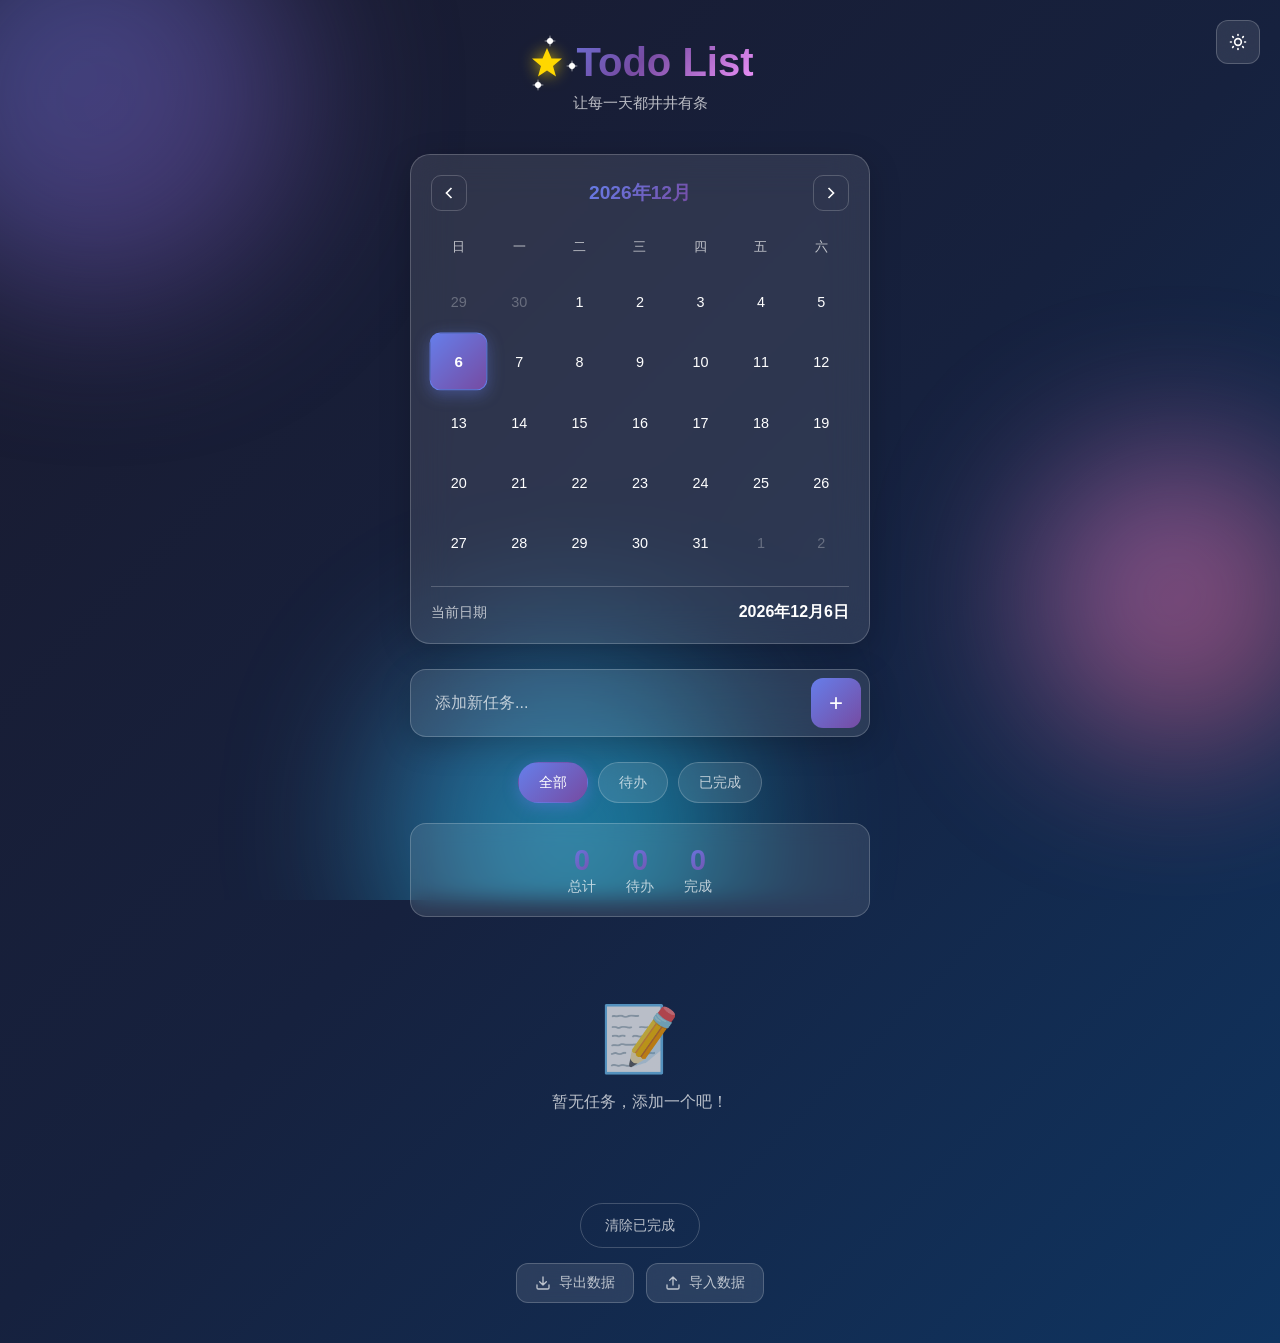
==== index.html @ 6c2ac993 "Initial commit" ====
<!DOCTYPE html>
<html lang="zh-CN">
<head>
    <meta charset="UTF-8">
    <meta name="viewport" content="width=device-width, initial-scale=1.0">
    <title>TodoList</title>
    <link rel="stylesheet" href="style.css">
</head>
<body>
    <div class="background">
        <div class="orb orb-1"></div>
        <div class="orb orb-2"></div>
        <div class="orb orb-3"></div>
    </div>

    <!-- Theme Switcher -->
    <div class="theme-switcher" id="themeSwitcher">
        <button class="theme-toggle" id="themeToggle" title="切换主题">
            <svg viewBox="0 0 24 24" width="20" height="20"><path d="M12 3v1m0 16v1m9-9h-1M4 12H3m15.364 6.364l-.707-.707M6.343 6.343l-.707-.707m12.728 0l-.707.707M6.343 17.657l-.707.707M16 12a4 4 0 11-8 0 4 4 0 018 0z" stroke="currentColor" stroke-width="2" fill="none" stroke-linecap="round"/></svg>
        </button>
        <div class="theme-dropdown" id="themeDropdown">
            <div class="theme-option" data-theme="default">
                <span class="theme-color" style="background: linear-gradient(135deg, #667eea, #764ba2)"></span>
                <span>梦幻紫</span>
            </div>
            <div class="theme-option" data-theme="cyberpunk">
                <span class="theme-color" style="background: linear-gradient(135deg, #f72585, #4cc9f0)"></span>
                <span>赛博朋克</span>
            </div>
            <div class="theme-option" data-theme="nature">
                <span class="theme-color" style="background: linear-gradient(135deg, #56ab2f, #a8e6cf)"></span>
                <span>自然绿</span>
            </div>
            <div class="theme-option" data-theme="sunset">
                <span class="theme-color" style="background: linear-gradient(135deg, #fa709a, #fee140)"></span>
                <span>日落橙</span>
            </div>
            <div class="theme-option" data-theme="ocean">
                <span class="theme-color" style="background: linear-gradient(135deg, #2193b0, #6dd5ed)"></span>
                <span>海洋蓝</span>
            </div>
            <div class="theme-option" data-theme="light">
                <span class="theme-color" style="background: linear-gradient(135deg, #f5f7fa, #c3cfe2)"></span>
                <span>简约白</span>
            </div>
        </div>
    </div>

    <div class="container">
        <header>
            <h1>
                <span class="icon">
                    <svg class="star" viewBox="0 0 24 24" width="36" height="36">
                        <polygon points="12,2 15,9 22,9 16,14 18,21 12,17 6,21 8,14 2,9 9,9" />
                    </svg>
                    <span class="sparkles">
                        <span class="sparkle"></span>
                        <span class="sparkle"></span>
                        <span class="sparkle"></span>
                    </span>
                </span>
                Todo List
            </h1>
            <p class="subtitle">让每一天都井井有条</p>
        </header>

        <!-- Calendar Section -->
        <div class="calendar-section">
            <div class="calendar-header">
                <button class="calendar-nav" id="prevMonth">
                    <svg viewBox="0 0 24 24" width="20" height="20"><path d="M15 18l-6-6 6-6" stroke="currentColor" stroke-width="2" fill="none"/></svg>
                </button>
                <h2 class="calendar-title" id="calendarTitle">2024年1月</h2>
                <button class="calendar-nav" id="nextMonth">
                    <svg viewBox="0 0 24 24" width="20" height="20"><path d="M9 18l6-6-6-6" stroke="currentColor" stroke-width="2" fill="none"/></svg>
                </button>
            </div>
            <div class="calendar-weekdays">
                <span>日</span>
                <span>一</span>
                <span>二</span>
                <span>三</span>
                <span>四</span>
                <span>五</span>
                <span>六</span>
            </div>
            <div class="calendar-days" id="calendarDays">
                <!-- Days will be generated by JavaScript -->
            </div>
            <div class="selected-date" id="selectedDate">
                <span class="date-label">当前日期</span>
                <span class="date-value" id="currentDateDisplay">2024年1月1日</span>
            </div>
        </div>

        <div class="input-section">
            <div class="input-wrapper">
                <input type="text" id="todoInput" placeholder="添加新任务..." autocomplete="off">
                <button id="addBtn" class="add-btn">
                    <span class="btn-icon">+</span>
                </button>
            </div>
        </div>

        <div class="filter-section">
            <button class="filter-btn active" data-filter="all">全部</button>
            <button class="filter-btn" data-filter="pending">待办</button>
            <button class="filter-btn" data-filter="completed">已完成</button>
        </div>

        <div class="stats">
            <div class="stat-item">
                <span class="stat-number" id="totalCount">0</span>
                <span class="stat-label">总计</span>
            </div>
            <div class="stat-item">
                <span class="stat-number" id="pendingCount">0</span>
                <span class="stat-label">待办</span>
            </div>
            <div class="stat-item">
                <span class="stat-number" id="completedCount">0</span>
                <span class="stat-label">完成</span>
            </div>
        </div>

        <ul class="todo-list" id="todoList">
            <!-- Todo items will be added here -->
        </ul>

        <div class="empty-state" id="emptyState">
            <div class="empty-icon">📝</div>
            <p>暂无任务，添加一个吧！</p>
        </div>

        <footer>
            <button id="clearCompleted" class="clear-btn">清除已完成</button>
            <div class="data-actions">
                <button id="exportBtn" class="action-btn export-btn">
                    <svg viewBox="0 0 24 24" width="16" height="16"><path d="M21 15v4a2 2 0 0 1-2 2H5a2 2 0 0 1-2-2v-4M7 10l5 5 5-5M12 15V3" stroke="currentColor" stroke-width="2" fill="none" stroke-linecap="round" stroke-linejoin="round"/></svg>
                    导出数据
                </button>
                <button id="importBtn" class="action-btn import-btn">
                    <svg viewBox="0 0 24 24" width="16" height="16"><path d="M21 15v4a2 2 0 0 1-2 2H5a2 2 0 0 1-2-2v-4M17 8l-5-5-5 5M12 3v12" stroke="currentColor" stroke-width="2" fill="none" stroke-linecap="round" stroke-linejoin="round"/></svg>
                    导入数据
                </button>
                <input type="file" id="importFile" accept=".json" hidden>
            </div>
        </footer>
    </div>

    <script src="app.js"></script>
</body>
</html>
---- style.css ----
* {
    margin: 0;
    padding: 0;
    box-sizing: border-box;
}

:root {
    --primary: #667eea;
    --primary-dark: #5a67d8;
    --secondary: #764ba2;
    --success: #48bb78;
    --danger: #f56565;
    --bg-dark: #1a1a2e;
    --bg-card: rgba(255, 255, 255, 0.1);
    --text-primary: #ffffff;
    --text-secondary: rgba(255, 255, 255, 0.7);
    --border-color: rgba(255, 255, 255, 0.2);
    --bg-gradient: linear-gradient(135deg, #1a1a2e 0%, #16213e 50%, #0f3460 100%);
    --orb-1: linear-gradient(135deg, #667eea, #764ba2);
    --orb-2: linear-gradient(135deg, #f093fb, #f5576c);
    --orb-3: linear-gradient(135deg, #4facfe, #00f2fe);
    --star-color: #ffd700;
}

body {
    font-family: 'Segoe UI', 'Microsoft YaHei', sans-serif;
    min-height: 100vh;
    background: var(--bg-gradient);
    color: var(--text-primary);
    overflow-x: hidden;
    transition: background 0.5s ease;
}

/* Animated Background Orbs */
.background {
    position: fixed;
    top: 0;
    left: 0;
    width: 100%;
    height: 100%;
    overflow: hidden;
    z-index: -1;
}

.orb {
    position: absolute;
    border-radius: 50%;
    filter: blur(80px);
    opacity: 0.5;
    animation: float 20s infinite ease-in-out;
}

.orb-1 {
    width: 400px;
    height: 400px;
    background: var(--orb-1);
    top: -100px;
    left: -100px;
    animation-delay: 0s;
    transition: background 0.5s ease;
}

.orb-2 {
    width: 300px;
    height: 300px;
    background: var(--orb-2);
    top: 50%;
    right: -50px;
    animation-delay: -5s;
    transition: background 0.5s ease;
}

.orb-3 {
    width: 350px;
    height: 350px;
    background: var(--orb-3);
    bottom: -100px;
    left: 30%;
    animation-delay: -10s;
    transition: background 0.5s ease;
}

@keyframes float {
    0%, 100% {
        transform: translate(0, 0) scale(1);
    }
    25% {
        transform: translate(50px, -50px) scale(1.1);
    }
    50% {
        transform: translate(-30px, 30px) scale(0.9);
    }
    75% {
        transform: translate(40px, 20px) scale(1.05);
    }
}

/* Container */
.container {
    max-width: 500px;
    margin: 0 auto;
    padding: 40px 20px;
    min-height: 100vh;
}

/* Header */
header {
    text-align: center;
    margin-bottom: 40px;
}

header h1 {
    font-size: 2.5rem;
    font-weight: 700;
    background: linear-gradient(135deg, #667eea, #764ba2, #f093fb);
    -webkit-background-clip: text;
    -webkit-text-fill-color: transparent;
    background-clip: text;
    display: inline-flex;
    align-items: center;
    gap: 10px;
    animation: glow 3s ease-in-out infinite alternate;
}

@keyframes glow {
    from {
        filter: drop-shadow(0 0 10px rgba(102, 126, 234, 0.5));
    }
    to {
        filter: drop-shadow(0 0 20px rgba(118, 75, 162, 0.8));
    }
}

.icon {
    position: relative;
    display: inline-flex;
    align-items: center;
    justify-content: center;
    width: 40px;
    height: 40px;
}

.star {
    fill: url(#starGradient);
    filter: drop-shadow(0 0 8px rgba(255, 215, 0, 0.8));
    animation: starPulse 2s ease-in-out infinite;
}

.star polygon {
    fill: var(--star-color);
    transition: fill 0.5s ease;
}

@keyframes starPulse {
    0%, 100% {
        transform: scale(1) rotate(0deg);
        filter: drop-shadow(0 0 8px rgba(255, 215, 0, 0.8));
    }
    50% {
        transform: scale(1.15) rotate(15deg);
        filter: drop-shadow(0 0 15px rgba(255, 215, 0, 1));
    }
}

/* Sparkle effects around star */
.sparkles {
    position: absolute;
    top: 0;
    left: 0;
    width: 100%;
    height: 100%;
    pointer-events: none;
}

.sparkle {
    position: absolute;
    width: 6px;
    height: 6px;
    background: #fff;
    border-radius: 50%;
    animation: sparkleFloat 2s ease-in-out infinite;
}

.sparkle::before {
    content: '';
    position: absolute;
    top: 50%;
    left: 50%;
    width: 12px;
    height: 2px;
    background: linear-gradient(90deg, transparent, #fff, transparent);
    transform: translate(-50%, -50%);
}

.sparkle::after {
    content: '';
    position: absolute;
    top: 50%;
    left: 50%;
    width: 2px;
    height: 12px;
    background: linear-gradient(180deg, transparent, #fff, transparent);
    transform: translate(-50%, -50%);
}

.sparkle:nth-child(1) {
    top: -5px;
    left: 50%;
    animation-delay: 0s;
}

.sparkle:nth-child(2) {
    top: 50%;
    right: -8px;
    left: auto;
    animation-delay: 0.4s;
}

.sparkle:nth-child(3) {
    bottom: -5px;
    top: auto;
    left: 20%;
    animation-delay: 0.8s;
}

@keyframes sparkleFloat {
    0%, 100% {
        opacity: 0;
        transform: scale(0);
    }
    50% {
        opacity: 1;
        transform: scale(1);
    }
}

.subtitle {
    color: var(--text-secondary);
    margin-top: 8px;
    font-size: 0.95rem;
}

/* Calendar Section */
.calendar-section {
    background: var(--bg-card);
    backdrop-filter: blur(20px);
    border: 1px solid var(--border-color);
    border-radius: 20px;
    padding: 20px;
    margin-bottom: 25px;
    box-shadow: 0 8px 32px rgba(0, 0, 0, 0.2);
}

.calendar-header {
    display: flex;
    justify-content: space-between;
    align-items: center;
    margin-bottom: 20px;
}

.calendar-title {
    font-size: 1.2rem;
    font-weight: 600;
    background: linear-gradient(135deg, #667eea, #764ba2);
    -webkit-background-clip: text;
    -webkit-text-fill-color: transparent;
    background-clip: text;
}

.calendar-nav {
    width: 36px;
    height: 36px;
    border: 1px solid var(--border-color);
    background: transparent;
    color: var(--text-primary);
    border-radius: 10px;
    cursor: pointer;
    transition: all 0.3s ease;
    display: flex;
    align-items: center;
    justify-content: center;
}

.calendar-nav:hover {
    background: var(--primary);
    border-color: var(--primary);
    transform: scale(1.05);
}

.calendar-weekdays {
    display: grid;
    grid-template-columns: repeat(7, 1fr);
    gap: 5px;
    margin-bottom: 10px;
}

.calendar-weekdays span {
    text-align: center;
    font-size: 0.8rem;
    color: var(--text-secondary);
    padding: 8px 0;
    font-weight: 500;
}

.calendar-days {
    display: grid;
    grid-template-columns: repeat(7, 1fr);
    gap: 5px;
}

.calendar-day {
    aspect-ratio: 1;
    display: flex;
    align-items: center;
    justify-content: center;
    font-size: 0.9rem;
    border-radius: 10px;
    cursor: pointer;
    transition: all 0.3s ease;
    position: relative;
    border: 1px solid transparent;
}

.calendar-day:hover:not(.empty):not(.selected) {
    background: rgba(102, 126, 234, 0.2);
    border-color: var(--primary);
}

.calendar-day.empty {
    cursor: default;
}

.calendar-day.today {
    border: 1px solid var(--primary);
    color: var(--primary);
    font-weight: 600;
}

.calendar-day.selected {
    background: linear-gradient(135deg, var(--primary), var(--secondary));
    color: white;
    font-weight: 600;
    box-shadow: 0 4px 15px rgba(102, 126, 234, 0.4);
    transform: scale(1.05);
}

.calendar-day.has-todos::after {
    content: '';
    position: absolute;
    bottom: 4px;
    left: 50%;
    transform: translateX(-50%);
    width: 6px;
    height: 6px;
    background: var(--success);
    border-radius: 50%;
}

.calendar-day.selected.has-todos::after {
    background: white;
}

.calendar-day.other-month {
    color: var(--text-secondary);
    opacity: 0.4;
}

.selected-date {
    margin-top: 15px;
    padding-top: 15px;
    border-top: 1px solid var(--border-color);
    display: flex;
    justify-content: space-between;
    align-items: center;
}

.date-label {
    font-size: 0.85rem;
    color: var(--text-secondary);
}

.date-value {
    font-size: 1rem;
    font-weight: 600;
    color: var(--text-primary);
}

/* Input Section */
.input-section {
    margin-bottom: 25px;
}

.input-wrapper {
    display: flex;
    gap: 12px;
    background: var(--bg-card);
    backdrop-filter: blur(20px);
    border: 1px solid var(--border-color);
    border-radius: 16px;
    padding: 8px;
    transition: all 0.3s ease;
    box-shadow: 0 8px 32px rgba(0, 0, 0, 0.2);
}

.input-wrapper:focus-within {
    border-color: var(--primary);
    box-shadow: 0 8px 32px rgba(102, 126, 234, 0.3);
    transform: translateY(-2px);
}

#todoInput {
    flex: 1;
    background: transparent;
    border: none;
    outline: none;
    color: var(--text-primary);
    font-size: 1rem;
    padding: 12px 16px;
}

#todoInput::placeholder {
    color: var(--text-secondary);
}

.add-btn {
    width: 50px;
    height: 50px;
    border-radius: 12px;
    border: none;
    background: linear-gradient(135deg, var(--primary), var(--secondary));
    color: white;
    font-size: 1.5rem;
    cursor: pointer;
    transition: all 0.3s ease;
    display: flex;
    align-items: center;
    justify-content: center;
}

.add-btn:hover {
    transform: scale(1.05);
    box-shadow: 0 5px 20px rgba(102, 126, 234, 0.5);
}

.add-btn:active {
    transform: scale(0.95);
}

.btn-icon {
    transition: transform 0.3s ease;
}

.add-btn:hover .btn-icon {
    transform: rotate(90deg);
}

/* Filter Section */
.filter-section {
    display: flex;
    gap: 10px;
    margin-bottom: 20px;
    justify-content: center;
}

.filter-btn {
    padding: 10px 20px;
    border: 1px solid var(--border-color);
    background: var(--bg-card);
    backdrop-filter: blur(10px);
    color: var(--text-secondary);
    border-radius: 25px;
    cursor: pointer;
    transition: all 0.3s ease;
    font-size: 0.9rem;
}

.filter-btn:hover {
    border-color: var(--primary);
    color: var(--text-primary);
}

.filter-btn.active {
    background: linear-gradient(135deg, var(--primary), var(--secondary));
    border-color: transparent;
    color: white;
    box-shadow: 0 4px 15px rgba(102, 126, 234, 0.4);
}

/* Stats */
.stats {
    display: flex;
    justify-content: center;
    gap: 30px;
    margin-bottom: 25px;
    padding: 20px;
    background: var(--bg-card);
    backdrop-filter: blur(10px);
    border-radius: 16px;
    border: 1px solid var(--border-color);
}

.stat-item {
    text-align: center;
}

.stat-number {
    display: block;
    font-size: 1.8rem;
    font-weight: 700;
    background: linear-gradient(135deg, #667eea, #764ba2);
    -webkit-background-clip: text;
    -webkit-text-fill-color: transparent;
    background-clip: text;
}

.stat-label {
    font-size: 0.85rem;
    color: var(--text-secondary);
}

/* Todo List */
.todo-list {
    list-style: none;
    display: flex;
    flex-direction: column;
    gap: 12px;
}

.todo-item {
    display: flex;
    align-items: center;
    gap: 15px;
    padding: 18px 20px;
    background: var(--bg-card);
    backdrop-filter: blur(20px);
    border: 1px solid var(--border-color);
    border-radius: 16px;
    transition: all 0.3s ease;
    animation: slideIn 0.4s ease forwards;
    opacity: 0;
    transform: translateY(20px);
}

@keyframes slideIn {
    to {
        opacity: 1;
        transform: translateY(0);
    }
}

.todo-item:hover {
    transform: translateX(5px);
    border-color: var(--primary);
    box-shadow: 0 8px 25px rgba(102, 126, 234, 0.2);
}

.todo-item.removing {
    animation: slideOut 0.4s ease forwards;
}

@keyframes slideOut {
    to {
        opacity: 0;
        transform: translateX(100px);
    }
}

.todo-item.completing {
    animation: complete 0.5s ease forwards;
}

@keyframes complete {
    0% {
        transform: scale(1);
    }
    50% {
        transform: scale(1.02);
        box-shadow: 0 0 30px rgba(72, 187, 120, 0.5);
    }
    100% {
        transform: scale(1);
    }
}

/* Checkbox */
.checkbox-wrapper {
    position: relative;
    width: 24px;
    height: 24px;
}

.checkbox-wrapper input {
    position: absolute;
    opacity: 0;
    cursor: pointer;
    width: 100%;
    height: 100%;
    z-index: 1;
}

.checkmark {
    position: absolute;
    width: 24px;
    height: 24px;
    border: 2px solid var(--border-color);
    border-radius: 8px;
    transition: all 0.3s ease;
    display: flex;
    align-items: center;
    justify-content: center;
}

.checkbox-wrapper input:checked + .checkmark {
    background: linear-gradient(135deg, var(--success), #38a169);
    border-color: transparent;
}

.checkmark::after {
    content: '✓';
    color: white;
    font-size: 14px;
    opacity: 0;
    transform: scale(0);
    transition: all 0.3s ease;
}

.checkbox-wrapper input:checked + .checkmark::after {
    opacity: 1;
    transform: scale(1);
}

/* Todo Text */
.todo-text {
    flex: 1;
    font-size: 1rem;
    transition: all 0.3s ease;
    word-break: break-word;
}

.todo-item.completed .todo-text {
    text-decoration: line-through;
    color: var(--text-secondary);
}

/* Delete Button */
.delete-btn {
    width: 36px;
    height: 36px;
    border: none;
    background: rgba(245, 101, 101, 0.1);
    color: var(--danger);
    border-radius: 10px;
    cursor: pointer;
    transition: all 0.3s ease;
    display: flex;
    align-items: center;
    justify-content: center;
    font-size: 1.2rem;
    opacity: 0;
}

.todo-item:hover .delete-btn {
    opacity: 1;
}

.delete-btn:hover {
    background: var(--danger);
    color: white;
    transform: scale(1.1);
}

/* Empty State */
.empty-state {
    text-align: center;
    padding: 60px 20px;
    color: var(--text-secondary);
    display: none;
}

.empty-state.visible {
    display: block;
    animation: fadeIn 0.5s ease;
}

@keyframes fadeIn {
    from {
        opacity: 0;
        transform: translateY(20px);
    }
    to {
        opacity: 1;
        transform: translateY(0);
    }
}

.empty-icon {
    font-size: 4rem;
    margin-bottom: 15px;
    animation: bounce 2s ease-in-out infinite;
}

@keyframes bounce {
    0%, 100% {
        transform: translateY(0);
    }
    50% {
        transform: translateY(-10px);
    }
}

/* Footer */
footer {
    margin-top: 30px;
    text-align: center;
}

.clear-btn {
    padding: 12px 24px;
    background: transparent;
    border: 1px solid var(--border-color);
    color: var(--text-secondary);
    border-radius: 25px;
    cursor: pointer;
    transition: all 0.3s ease;
    font-size: 0.9rem;
}

.clear-btn:hover {
    border-color: var(--danger);
    color: var(--danger);
    background: rgba(245, 101, 101, 0.1);
}

/* Data Actions */
.data-actions {
    display: flex;
    gap: 12px;
    justify-content: center;
    margin-top: 15px;
}

.action-btn {
    display: inline-flex;
    align-items: center;
    gap: 8px;
    padding: 10px 18px;
    background: var(--bg-card);
    backdrop-filter: blur(10px);
    border: 1px solid var(--border-color);
    color: var(--text-secondary);
    border-radius: 12px;
    cursor: pointer;
    transition: all 0.3s ease;
    font-size: 0.85rem;
}

.action-btn svg {
    flex-shrink: 0;
}

.action-btn:hover {
    transform: translateY(-2px);
    box-shadow: 0 5px 15px rgba(0, 0, 0, 0.2);
}

.export-btn:hover {
    border-color: var(--success);
    color: var(--success);
    background: rgba(72, 187, 120, 0.1);
}

.import-btn:hover {
    border-color: var(--primary);
    color: var(--primary);
    background: rgba(102, 126, 234, 0.1);
}

/* Toast Notification */
.toast {
    position: fixed;
    bottom: 30px;
    left: 50%;
    transform: translateX(-50%) translateY(100px);
    padding: 14px 28px;
    background: var(--bg-card);
    backdrop-filter: blur(20px);
    border: 1px solid var(--border-color);
    border-radius: 12px;
    color: var(--text-primary);
    font-size: 0.95rem;
    z-index: 1000;
    opacity: 0;
    transition: all 0.4s cubic-bezier(0.68, -0.55, 0.265, 1.55);
    display: flex;
    align-items: center;
    gap: 10px;
}

.toast.show {
    transform: translateX(-50%) translateY(0);
    opacity: 1;
}

.toast.success {
    border-color: var(--success);
    box-shadow: 0 5px 20px rgba(72, 187, 120, 0.3);
}

.toast.error {
    border-color: var(--danger);
    box-shadow: 0 5px 20px rgba(245, 101, 101, 0.3);
}

.toast-icon {
    font-size: 1.2rem;
}

/* Responsive */
@media (max-width: 480px) {
    .container {
        padding: 20px 15px;
    }

    header h1 {
        font-size: 2rem;
    }

    .stats {
        gap: 20px;
        padding: 15px;
    }

    .stat-number {
        font-size: 1.5rem;
    }

    .filter-btn {
        padding: 8px 16px;
        font-size: 0.85rem;
    }

    .todo-item {
        padding: 15px;
    }

    .delete-btn {
        opacity: 1;
    }
}

/* Scrollbar */
::-webkit-scrollbar {
    width: 8px;
}

::-webkit-scrollbar-track {
    background: transparent;
}

::-webkit-scrollbar-thumb {
    background: var(--border-color);
    border-radius: 4px;
}

::-webkit-scrollbar-thumb:hover {
    background: var(--primary);
}

/* Theme Switcher */
.theme-switcher {
    position: fixed;
    top: 20px;
    right: 20px;
    z-index: 1000;
}

.theme-toggle {
    width: 44px;
    height: 44px;
    border-radius: 12px;
    border: 1px solid var(--border-color);
    background: var(--bg-card);
    backdrop-filter: blur(10px);
    color: var(--text-primary);
    cursor: pointer;
    display: flex;
    align-items: center;
    justify-content: center;
    transition: all 0.3s ease;
}

.theme-toggle:hover {
    transform: scale(1.05);
    border-color: var(--primary);
    box-shadow: 0 5px 20px rgba(0, 0, 0, 0.3);
}

.theme-dropdown {
    position: absolute;
    top: 54px;
    right: 0;
    background: var(--bg-card);
    backdrop-filter: blur(20px);
    border: 1px solid var(--border-color);
    border-radius: 16px;
    padding: 8px;
    min-width: 160px;
    opacity: 0;
    visibility: hidden;
    transform: translateY(-10px);
    transition: all 0.3s ease;
    box-shadow: 0 10px 40px rgba(0, 0, 0, 0.3);
}

.theme-dropdown.show {
    opacity: 1;
    visibility: visible;
    transform: translateY(0);
}

.theme-option {
    display: flex;
    align-items: center;
    gap: 12px;
    padding: 12px 14px;
    border-radius: 10px;
    cursor: pointer;
    transition: all 0.2s ease;
    color: var(--text-secondary);
    font-size: 0.9rem;
}

.theme-option:hover {
    background: rgba(255, 255, 255, 0.1);
    color: var(--text-primary);
}

.theme-option.active {
    background: rgba(255, 255, 255, 0.15);
    color: var(--text-primary);
}

.theme-color {
    width: 24px;
    height: 24px;
    border-radius: 8px;
    flex-shrink: 0;
    box-shadow: 0 2px 8px rgba(0, 0, 0, 0.2);
}

/* ===== THEMES ===== */

/* Cyberpunk Theme */
[data-theme="cyberpunk"] {
    --primary: #f72585;
    --primary-dark: #b5179e;
    --secondary: #4cc9f0;
    --success: #7209b7;
    --bg-card: rgba(0, 0, 0, 0.4);
    --text-primary: #ffffff;
    --text-secondary: rgba(255, 255, 255, 0.7);
    --border-color: rgba(247, 37, 133, 0.3);
    --bg-gradient: linear-gradient(135deg, #0d0221 0%, #150734 50%, #1a0a2e 100%);
    --orb-1: linear-gradient(135deg, #f72585, #b5179e);
    --orb-2: linear-gradient(135deg, #4cc9f0, #4361ee);
    --orb-3: linear-gradient(135deg, #7209b7, #560bad);
    --star-color: #f72585;
}

/* Nature Theme */
[data-theme="nature"] {
    --primary: #56ab2f;
    --primary-dark: #478f27;
    --secondary: #a8e6cf;
    --success: #56ab2f;
    --bg-card: rgba(255, 255, 255, 0.1);
    --text-primary: #ffffff;
    --text-secondary: rgba(255, 255, 255, 0.75);
    --border-color: rgba(86, 171, 47, 0.3);
    --bg-gradient: linear-gradient(135deg, #134e5e 0%, #1a5a3a 50%, #0d3320 100%);
    --orb-1: linear-gradient(135deg, #56ab2f, #a8e6cf);
    --orb-2: linear-gradient(135deg, #11998e, #38ef7d);
    --orb-3: linear-gradient(135deg, #134e5e, #71b280);
    --star-color: #a8e6cf;
}

/* Sunset Theme */
[data-theme="sunset"] {
    --primary: #fa709a;
    --primary-dark: #e85d8a;
    --secondary: #fee140;
    --success: #ff9a44;
    --bg-card: rgba(255, 255, 255, 0.12);
    --text-primary: #ffffff;
    --text-secondary: rgba(255, 255, 255, 0.75);
    --border-color: rgba(250, 112, 154, 0.3);
    --bg-gradient: linear-gradient(135deg, #2d1f3d 0%, #4a2c4a 50%, #1f1f3d 100%);
    --orb-1: linear-gradient(135deg, #fa709a, #fee140);
    --orb-2: linear-gradient(135deg, #ff9a44, #fc6076);
    --orb-3: linear-gradient(135deg, #f857a6, #ff5858);
    --star-color: #fee140;
}

/* Ocean Theme */
[data-theme="ocean"] {
    --primary: #2193b0;
    --primary-dark: #1a7a94;
    --secondary: #6dd5ed;
    --success: #00b4db;
    --bg-card: rgba(255, 255, 255, 0.1);
    --text-primary: #ffffff;
    --text-secondary: rgba(255, 255, 255, 0.75);
    --border-color: rgba(33, 147, 176, 0.3);
    --bg-gradient: linear-gradient(135deg, #0c2840 0%, #0a3d5c 50%, #041c2c 100%);
    --orb-1: linear-gradient(135deg, #2193b0, #6dd5ed);
    --orb-2: linear-gradient(135deg, #00b4db, #0083b0);
    --orb-3: linear-gradient(135deg, #4facfe, #00f2fe);
    --star-color: #6dd5ed;
}

/* Light Theme */
[data-theme="light"] {
    --primary: #6366f1;
    --primary-dark: #4f46e5;
    --secondary: #a855f7;
    --success: #22c55e;
    --danger: #ef4444;
    --bg-card: rgba(255, 255, 255, 0.7);
    --text-primary: #1e293b;
    --text-secondary: rgba(30, 41, 59, 0.7);
    --border-color: rgba(0, 0, 0, 0.1);
    --bg-gradient: linear-gradient(135deg, #f8fafc 0%, #e2e8f0 50%, #cbd5e1 100%);
    --orb-1: linear-gradient(135deg, #c7d2fe, #a5b4fc);
    --orb-2: linear-gradient(135deg, #fecaca, #fca5a5);
    --orb-3: linear-gradient(135deg, #bbf7d0, #86efac);
    --star-color: #f59e0b;
}

[data-theme="light"] .orb {
    opacity: 0.3;
}

[data-theme="light"] header h1 {
    background: linear-gradient(135deg, #6366f1, #a855f7, #ec4899);
    -webkit-background-clip: text;
    background-clip: text;
}

[data-theme="light"] .stat-number {
    background: linear-gradient(135deg, #6366f1, #a855f7);
    -webkit-background-clip: text;
    background-clip: text;
}

[data-theme="light"] .calendar-title {
    background: linear-gradient(135deg, #6366f1, #a855f7);
    -webkit-background-clip: text;
    background-clip: text;
}

[data-theme="light"] .toast {
    background: rgba(255, 255, 255, 0.9);
}

[data-theme="light"] .theme-dropdown {
    background: rgba(255, 255, 255, 0.95);
    box-shadow: 0 10px 40px rgba(0, 0, 0, 0.15);
}

[data-theme="light"] .theme-option {
    color: #64748b;
}

[data-theme="light"] .theme-option:hover {
    background: rgba(99, 102, 241, 0.1);
    color: #1e293b;
}

[data-theme="light"] .theme-option.active {
    background: rgba(99, 102, 241, 0.15);
    color: #1e293b;
}

[data-theme="light"] .theme-toggle {
    background: rgba(255, 255, 255, 0.8);
    border-color: rgba(0, 0, 0, 0.1);
    color: #1e293b;
}

[data-theme="light"] .theme-toggle:hover {
    border-color: #6366f1;
}
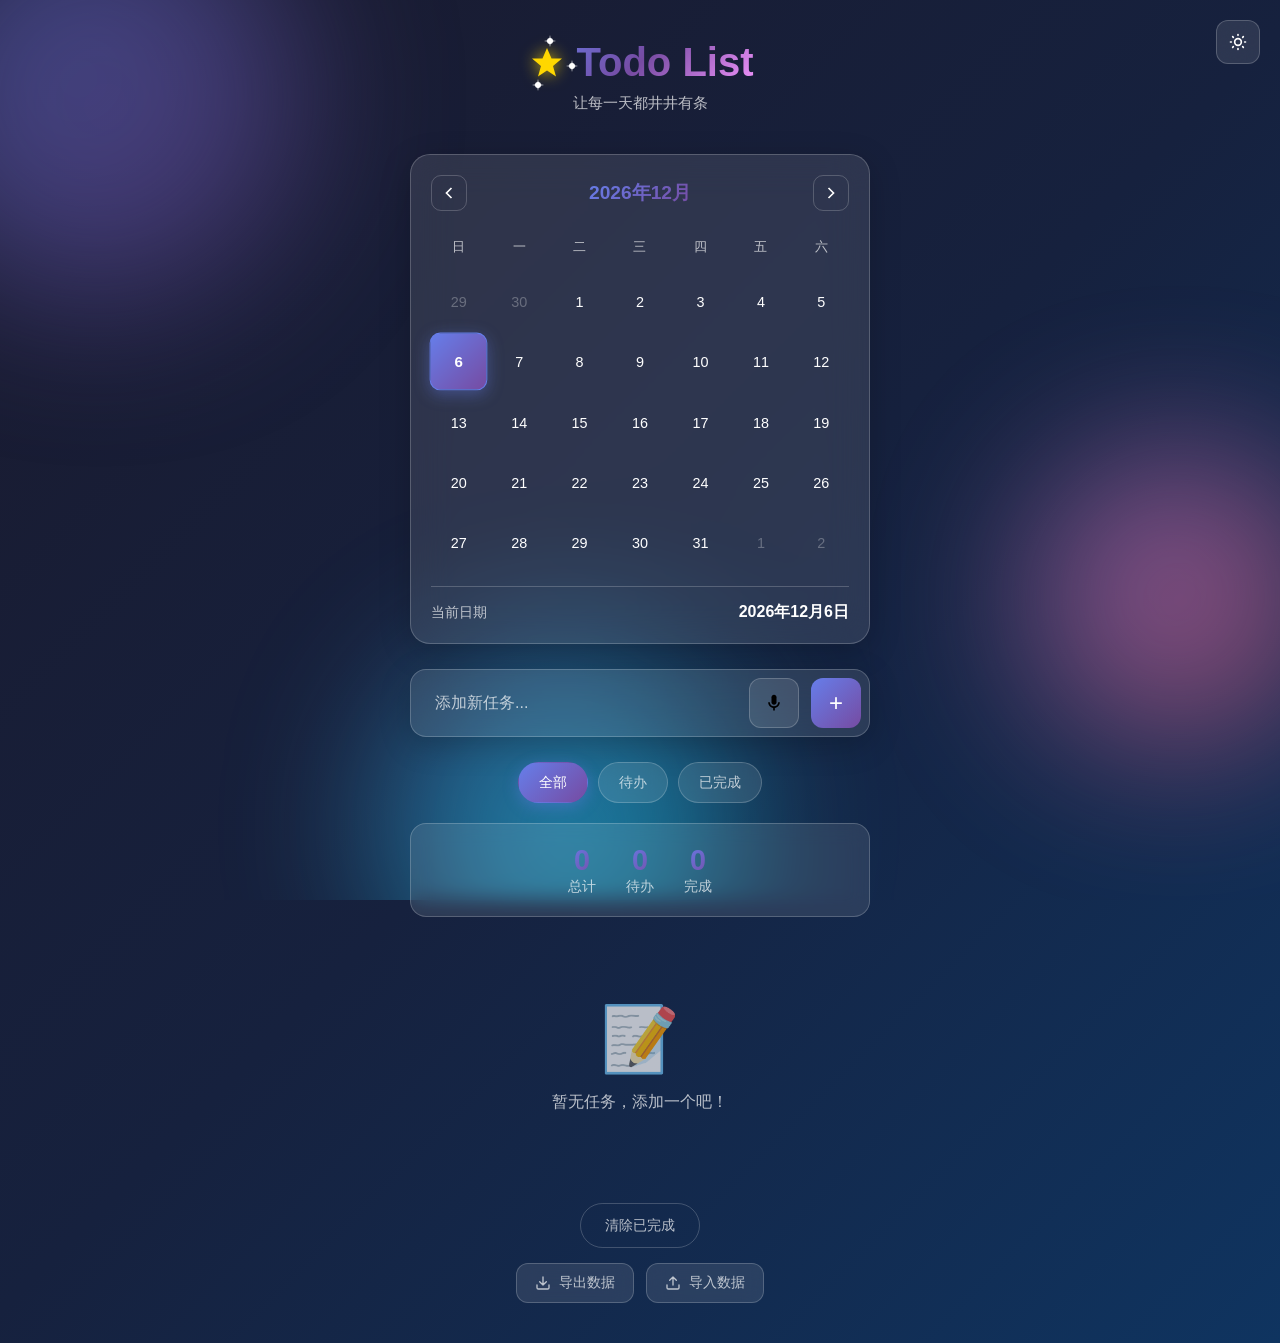
==== commit f2cbf9f7: "Add voice input feature" ====
--- a/index.html
+++ b/index.html
@@ -96,6 +96,9 @@
         <div class="input-section">
             <div class="input-wrapper">
                 <input type="text" id="todoInput" placeholder="添加新任务..." autocomplete="off">
+                <button id="voiceBtn" class="voice-btn" title="语音输入">
+                    <svg viewBox="0 0 24 24" width="20" height="20"><path d="M12 14c1.66 0 3-1.34 3-3V5c0-1.66-1.34-3-3-3S9 3.34 9 5v6c0 1.66 1.34 3 3 3z"/><path d="M17 11c0 2.76-2.24 5-5 5s-5-2.24-5-5H5c0 3.53 2.61 6.43 6 6.92V21h2v-3.08c3.39-.49 6-3.39 6-6.92h-2z"/></svg>
+                </button>
                 <button id="addBtn" class="add-btn">
                     <span class="btn-icon">+</span>
                 </button>
--- a/style.css
+++ b/style.css
@@ -422,6 +422,43 @@
     color: var(--text-secondary);
 }
 
+.voice-btn {
+    width: 50px;
+    height: 50px;
+    border-radius: 12px;
+    border: 1px solid var(--border-color);
+    background: var(--bg-card);
+    color: var(--text-secondary);
+    cursor: pointer;
+    transition: all 0.3s ease;
+    display: flex;
+    align-items: center;
+    justify-content: center;
+}
+
+.voice-btn:hover {
+    border-color: var(--primary);
+    color: var(--primary);
+    background: rgba(102, 126, 234, 0.1);
+    transform: scale(1.05);
+}
+
+.voice-btn.listening {
+    background: linear-gradient(135deg, var(--primary), var(--secondary));
+    border-color: transparent;
+    color: white;
+    animation: pulse 1.5s ease-in-out infinite;
+}
+
+@keyframes pulse {
+    0%, 100% {
+        box-shadow: 0 0 0 0 rgba(102, 126, 234, 0.7);
+    }
+    50% {
+        box-shadow: 0 0 0 10px rgba(102, 126, 234, 0);
+    }
+}
+
 .add-btn {
     width: 50px;
     height: 50px;
